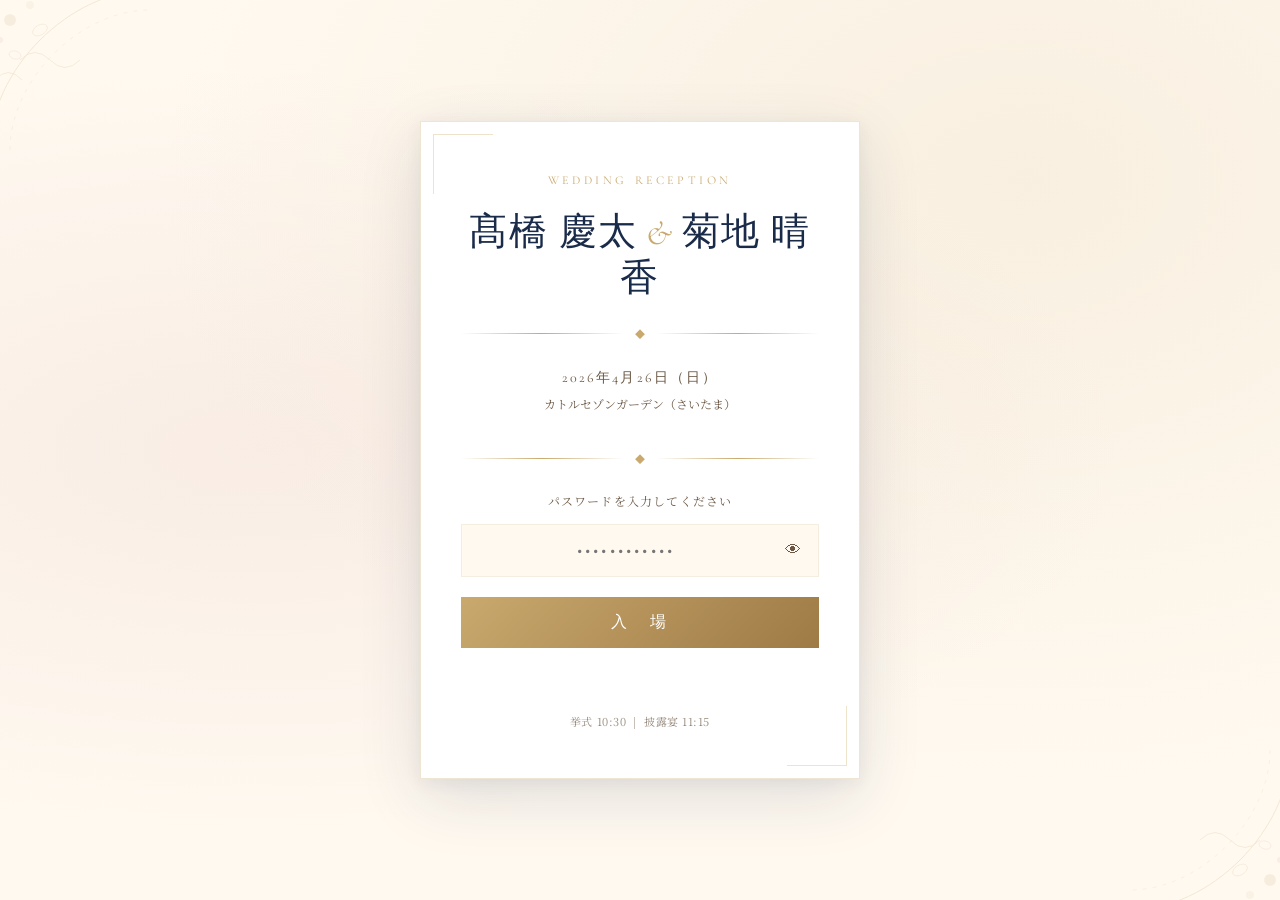
==== index.html @ 646df950 "Initial commit: wedding seating chart" ====
<!DOCTYPE html>
<html lang="ja">
<head>
  <meta charset="UTF-8">
  <meta name="viewport" content="width=device-width, initial-scale=1.0">
  <title>髙橋慶太 & 菊地晴香 — 結婚披露宴 席次表</title>
  <link rel="stylesheet" href="style.css">
  <style>
    body {
      display: flex;
      align-items: center;
      justify-content: center;
      min-height: 100vh;
      background:
        radial-gradient(ellipse at 20% 50%, rgba(212,165,165,0.15) 0%, transparent 60%),
        radial-gradient(ellipse at 80% 20%, rgba(201,169,110,0.12) 0%, transparent 60%),
        var(--ivory);
      padding: 24px;
      position: relative;
      overflow: hidden;
    }

    /* Botanical corner decorations */
    .corner-tl, .corner-br {
      position: fixed;
      pointer-events: none;
      opacity: 0.22;
    }
    .corner-tl { top: -20px; left: -20px; transform: rotate(0deg); }
    .corner-br { bottom: -20px; right: -20px; transform: rotate(180deg); }

    /* Gate card */
    .gate-card {
      width: 100%;
      max-width: 440px;
      background: var(--white);
      border: 1px solid rgba(201,169,110,0.3);
      box-shadow: 0 20px 60px rgba(26,43,74,0.12), 0 4px 16px rgba(26,43,74,0.06);
      padding: 48px 40px;
      text-align: center;
      position: relative;
      animation: fadeUp 0.8s ease both;
    }

    .gate-card::before,
    .gate-card::after {
      content: '';
      position: absolute;
      width: 60px;
      height: 60px;
      border-color: var(--gold-light);
      border-style: solid;
      opacity: 0.5;
    }
    .gate-card::before {
      top: 12px; left: 12px;
      border-width: 1px 0 0 1px;
    }
    .gate-card::after {
      bottom: 12px; right: 12px;
      border-width: 0 1px 1px 0;
    }

    .gate-eyebrow {
      font-family: 'Cormorant Garamond', serif;
      font-size: 12px;
      letter-spacing: 0.3em;
      color: var(--gold);
      text-transform: uppercase;
      margin-bottom: 20px;
    }

    .gate-names {
      font-family: 'Cormorant Garamond', serif;
      font-size: clamp(28px, 6vw, 38px);
      font-weight: 400;
      color: var(--navy);
      line-height: 1.2;
      margin-bottom: 6px;
    }

    .gate-amp {
      font-style: italic;
      color: var(--gold);
      font-size: 0.9em;
      margin: 0 8px;
    }

    .gate-date {
      font-family: 'Cormorant Garamond', serif;
      font-size: 14px;
      letter-spacing: 0.15em;
      color: var(--text-light);
      margin-bottom: 4px;
    }

    .gate-venue {
      font-size: 12px;
      color: var(--text-light);
      margin-bottom: 36px;
    }

    .divider {
      margin: 24px 0;
    }

    .gate-label {
      font-size: 12px;
      letter-spacing: 0.1em;
      color: var(--text-light);
      margin-bottom: 12px;
      display: block;
    }

    .gate-input-wrap {
      position: relative;
      margin-bottom: 20px;
    }

    .gate-input {
      width: 100%;
      padding: 14px 48px 14px 20px;
      border: 1px solid var(--ivory-dark);
      background: var(--ivory);
      font-family: 'Noto Serif JP', serif;
      font-size: 16px;
      color: var(--text);
      outline: none;
      transition: border-color 0.3s, box-shadow 0.3s;
      letter-spacing: 0.2em;
      text-align: center;
    }
    .gate-input:focus {
      border-color: var(--gold);
      box-shadow: 0 0 0 3px rgba(201,169,110,0.15);
    }

    .gate-toggle {
      position: absolute;
      right: 14px;
      top: 50%;
      transform: translateY(-50%);
      background: none;
      border: none;
      cursor: pointer;
      color: var(--text-light);
      font-size: 16px;
      padding: 4px;
      line-height: 1;
    }

    .gate-submit {
      width: 100%;
      padding: 15px;
      background: linear-gradient(135deg, var(--gold) 0%, var(--gold-dark) 100%);
      color: var(--white);
      border: none;
      cursor: pointer;
      font-family: 'Cormorant Garamond', serif;
      font-size: 16px;
      letter-spacing: 0.2em;
      transition: all 0.3s ease;
      position: relative;
      overflow: hidden;
    }
    .gate-submit::after {
      content: '';
      position: absolute;
      inset: 0;
      background: linear-gradient(90deg, transparent, rgba(255,255,255,0.2), transparent);
      transform: translateX(-100%);
      transition: transform 0.6s ease;
    }
    .gate-submit:hover::after {
      transform: translateX(100%);
    }
    .gate-submit:hover {
      background: linear-gradient(135deg, var(--gold-light) 0%, var(--gold) 100%);
      box-shadow: 0 6px 24px rgba(201,169,110,0.4);
    }
    .gate-submit:active {
      transform: scale(0.98);
    }

    .gate-error {
      color: #C0392B;
      font-size: 13px;
      margin-top: 12px;
      min-height: 20px;
      animation: fadeIn 0.3s ease;
    }

    .gate-footer {
      margin-top: 32px;
      font-size: 11px;
      color: var(--text-light);
      opacity: 0.7;
      letter-spacing: 0.05em;
    }

    @media (max-width: 480px) {
      .gate-card { padding: 36px 24px; }
    }
  </style>
</head>
<body>

  <!-- Botanical corners -->
  <svg class="corner-tl" width="180" height="180" viewBox="0 0 180 180" fill="none" xmlns="http://www.w3.org/2000/svg">
    <path d="M10 170 C10 90, 90 10, 170 10" stroke="#C9A96E" stroke-width="1" fill="none"/>
    <path d="M30 170 C30 100, 100 30, 170 30" stroke="#C9A96E" stroke-width="0.5" fill="none" stroke-dasharray="4 6"/>
    <circle cx="30" cy="40" r="6" fill="#C9A96E" opacity="0.6"/>
    <circle cx="50" cy="25" r="4" fill="#C9A96E" opacity="0.4"/>
    <circle cx="20" cy="60" r="3" fill="#D4A5A5" opacity="0.6"/>
    <path d="M40 80 Q55 65 70 80 Q85 95 100 80" stroke="#C9A96E" stroke-width="0.8" fill="none"/>
    <path d="M15 100 Q28 85 42 100" stroke="#C9A96E" stroke-width="0.8" fill="none"/>
    <ellipse cx="60" cy="50" rx="8" ry="5" fill="none" stroke="#C9A96E" stroke-width="0.6" transform="rotate(-30 60 50)"/>
    <ellipse cx="35" cy="75" rx="6" ry="4" fill="none" stroke="#D4A5A5" stroke-width="0.6" transform="rotate(15 35 75)"/>
  </svg>

  <svg class="corner-br" width="180" height="180" viewBox="0 0 180 180" fill="none" xmlns="http://www.w3.org/2000/svg">
    <path d="M10 170 C10 90, 90 10, 170 10" stroke="#C9A96E" stroke-width="1" fill="none"/>
    <path d="M30 170 C30 100, 100 30, 170 30" stroke="#C9A96E" stroke-width="0.5" fill="none" stroke-dasharray="4 6"/>
    <circle cx="30" cy="40" r="6" fill="#C9A96E" opacity="0.6"/>
    <circle cx="50" cy="25" r="4" fill="#C9A96E" opacity="0.4"/>
    <circle cx="20" cy="60" r="3" fill="#D4A5A5" opacity="0.6"/>
    <path d="M40 80 Q55 65 70 80 Q85 95 100 80" stroke="#C9A96E" stroke-width="0.8" fill="none"/>
    <ellipse cx="60" cy="50" rx="8" ry="5" fill="none" stroke="#C9A96E" stroke-width="0.6" transform="rotate(-30 60 50)"/>
    <ellipse cx="35" cy="75" rx="6" ry="4" fill="none" stroke="#D4A5A5" stroke-width="0.6" transform="rotate(15 35 75)"/>
  </svg>

  <div class="gate-card">
    <p class="gate-eyebrow">Wedding Reception</p>

    <h1 class="gate-names">
      髙橋 慶太<span class="gate-amp">&amp;</span>菊地 晴香
    </h1>

    <div class="divider">
      <span class="divider-diamond">◆</span>
    </div>

    <p class="gate-date">2026年4月26日（日）</p>
    <p class="gate-venue">カトルセゾンガーデン（さいたま）</p>

    <div class="divider" style="margin:28px 0 24px;">
      <span class="divider-diamond">◆</span>
    </div>

    <label class="gate-label">パスワードを入力してください</label>

    <div class="gate-input-wrap">
      <input
        type="password"
        id="pwInput"
        class="gate-input"
        placeholder="••••••••••••"
        autocomplete="off"
        maxlength="32"
      />
      <button class="gate-toggle" onclick="togglePw()" title="表示切替" aria-label="パスワード表示切替">
        <span id="eyeIcon">👁</span>
      </button>
    </div>

    <button class="gate-submit" onclick="checkPassword()">
      入　場
    </button>

    <p class="gate-error" id="errorMsg"></p>

    <p class="gate-footer">
      挙式 10:30 &nbsp;|&nbsp; 披露宴 11:15
    </p>
  </div>

  <script>
    // SHA-256 hash of "takahashi0426"
    // To change password: node -e "require('crypto').createHash('sha256').update('newpassword').digest('hex')"
    const CORRECT_HASH = '50564cb224c06fdcf40e6054b8905bd8deb169159b87a4387ff468e92501741e';

    // Already authenticated?
    if (sessionStorage.getItem('weddingAuth') === 'ok') {
      window.location.replace('seating.html');
    }

    async function sha256(str) {
      const encoder = new TextEncoder();
      const data = encoder.encode(str);
      const buf = await crypto.subtle.digest('SHA-256', data);
      return Array.from(new Uint8Array(buf)).map(b => b.toString(16).padStart(2, '0')).join('');
    }

    async function checkPassword() {
      const input = document.getElementById('pwInput').value.trim();
      const errEl = document.getElementById('errorMsg');

      if (!input) {
        errEl.textContent = 'パスワードを入力してください';
        return;
      }

      const hash = await sha256(input);

      if (hash === CORRECT_HASH) {
        sessionStorage.setItem('weddingAuth', 'ok');
        errEl.textContent = '';
        window.location.replace('seating.html');
      } else {
        errEl.textContent = 'パスワードが正しくありません';
        document.getElementById('pwInput').value = '';
        document.getElementById('pwInput').focus();
        // Shake animation
        const card = document.querySelector('.gate-card');
        card.style.transform = 'translateX(-6px)';
        setTimeout(() => card.style.transform = 'translateX(6px)', 80);
        setTimeout(() => card.style.transform = 'translateX(-4px)', 160);
        setTimeout(() => card.style.transform = 'translateX(0)', 240);
        card.style.transition = 'transform 0.08s ease';
      }
    }

    function togglePw() {
      const input = document.getElementById('pwInput');
      const icon = document.getElementById('eyeIcon');
      if (input.type === 'password') {
        input.type = 'text';
        icon.textContent = '🙈';
      } else {
        input.type = 'password';
        icon.textContent = '👁';
      }
    }

    document.getElementById('pwInput').addEventListener('keydown', e => {
      if (e.key === 'Enter') checkPassword();
    });
  </script>
</body>
</html>
---- style.css ----
@import url('https://fonts.googleapis.com/css2?family=Cormorant+Garamond:ital,wght@0,300;0,400;0,500;0,600;1,300;1,400;1,500&family=Noto+Serif+JP:wght@300;400;500&display=swap');

:root {
  --ivory: #FFF9F0;
  --ivory-dark: #F5EDE0;
  --gold: #C9A96E;
  --gold-light: #E2C99A;
  --gold-dark: #9E7A45;
  --navy: #1A2B4A;
  --navy-light: #2C4270;
  --rose: #D4A5A5;
  --rose-light: #F0DADA;
  --text: #2A1F15;
  --text-light: #6B5744;
  --white: #FFFFFF;
  --shadow: 0 4px 24px rgba(26,43,74,0.08);
  --shadow-lg: 0 8px 40px rgba(26,43,74,0.14);
}

*, *::before, *::after {
  box-sizing: border-box;
  margin: 0;
  padding: 0;
}

html {
  scroll-behavior: smooth;
}

body {
  font-family: 'Noto Serif JP', serif;
  background-color: var(--ivory);
  color: var(--text);
  line-height: 1.7;
  min-height: 100vh;
}

/* ── Typography ── */
h1, h2, h3, .display {
  font-family: 'Cormorant Garamond', serif;
  font-weight: 400;
  letter-spacing: 0.04em;
}

/* ── Gold divider ── */
.divider {
  display: flex;
  align-items: center;
  gap: 12px;
  margin: 16px 0;
}
.divider::before,
.divider::after {
  content: '';
  flex: 1;
  height: 1px;
  background: linear-gradient(90deg, transparent, var(--gold), transparent);
}
.divider-diamond {
  color: var(--gold);
  font-size: 10px;
}

/* ── Botanical SVG decorations ── */
.botanical {
  position: absolute;
  pointer-events: none;
  opacity: 0.18;
}

/* ── Buttons ── */
.btn {
  display: inline-flex;
  align-items: center;
  gap: 8px;
  padding: 12px 32px;
  border: none;
  cursor: pointer;
  font-family: 'Noto Serif JP', serif;
  font-size: 14px;
  letter-spacing: 0.12em;
  transition: all 0.3s ease;
  text-decoration: none;
}

.btn-gold {
  background: linear-gradient(135deg, var(--gold) 0%, var(--gold-dark) 100%);
  color: var(--white);
}
.btn-gold:hover {
  background: linear-gradient(135deg, var(--gold-light) 0%, var(--gold) 100%);
  transform: translateY(-1px);
  box-shadow: 0 6px 20px rgba(201,169,110,0.4);
}

.btn-outline {
  background: transparent;
  border: 1px solid var(--gold);
  color: var(--gold-dark);
}
.btn-outline:hover {
  background: var(--gold);
  color: var(--white);
}

/* ── Card base ── */
.card {
  background: var(--white);
  border: 1px solid var(--ivory-dark);
  box-shadow: var(--shadow);
  transition: box-shadow 0.3s ease, transform 0.3s ease;
}
.card:hover {
  box-shadow: var(--shadow-lg);
}

/* ── Guest item ── */
.guest-item {
  display: flex;
  align-items: baseline;
  justify-content: space-between;
  padding: 10px 0;
  border-bottom: 1px solid var(--ivory-dark);
}
.guest-item:last-child {
  border-bottom: none;
}
.guest-name {
  font-family: 'Noto Serif JP', serif;
  font-size: 15px;
  font-weight: 500;
  color: var(--navy);
}
.guest-kana {
  font-size: 10px;
  color: var(--text-light);
  letter-spacing: 0.06em;
  margin-top: 2px;
}
.guest-relation {
  font-size: 11px;
  color: var(--text-light);
  background: var(--ivory);
  padding: 2px 8px;
  border-radius: 20px;
  white-space: nowrap;
  margin-left: 8px;
  flex-shrink: 0;
}

/* ── Highlight state (search result) ── */
.highlight-table {
  border-color: var(--gold) !important;
  box-shadow: 0 0 0 2px var(--gold-light), var(--shadow-lg) !important;
}
.highlight-guest .guest-name {
  color: var(--gold-dark);
}
.highlight-guest {
  background: linear-gradient(90deg, var(--rose-light), transparent);
  border-radius: 4px;
  padding-left: 8px;
  margin-left: -8px;
}

/* ── Animations ── */
@keyframes fadeUp {
  from { opacity: 0; transform: translateY(20px); }
  to   { opacity: 1; transform: translateY(0); }
}
@keyframes fadeIn {
  from { opacity: 0; }
  to   { opacity: 1; }
}
@keyframes shimmer {
  0%   { background-position: -200% center; }
  100% { background-position: 200% center; }
}
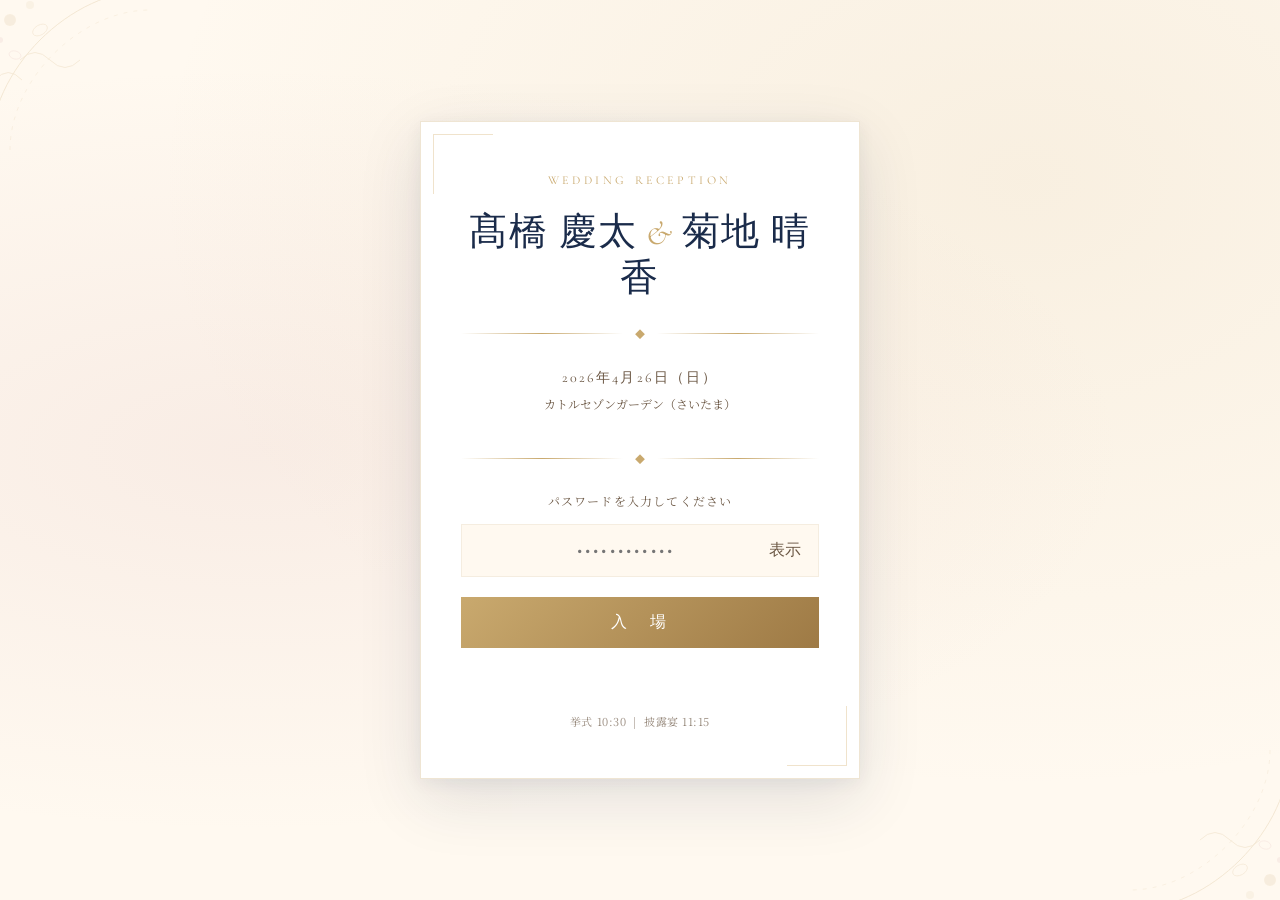
==== commit 038f7636: "Remove emojis; add surnames to floor plan diagram" ====
--- a/index.html
+++ b/index.html
@@ -259,7 +259,7 @@
         maxlength="32"
       />
       <button class="gate-toggle" onclick="togglePw()" title="表示切替" aria-label="パスワード表示切替">
-        <span id="eyeIcon">👁</span>
+        <span id="eyeIcon">表示</span>
       </button>
     </div>
 
@@ -325,10 +325,10 @@
       const icon = document.getElementById('eyeIcon');
       if (input.type === 'password') {
         input.type = 'text';
-        icon.textContent = '🙈';
+        icon.textContent = '非表示';
       } else {
         input.type = 'password';
-        icon.textContent = '👁';
+        icon.textContent = '表示';
       }
     }
 
